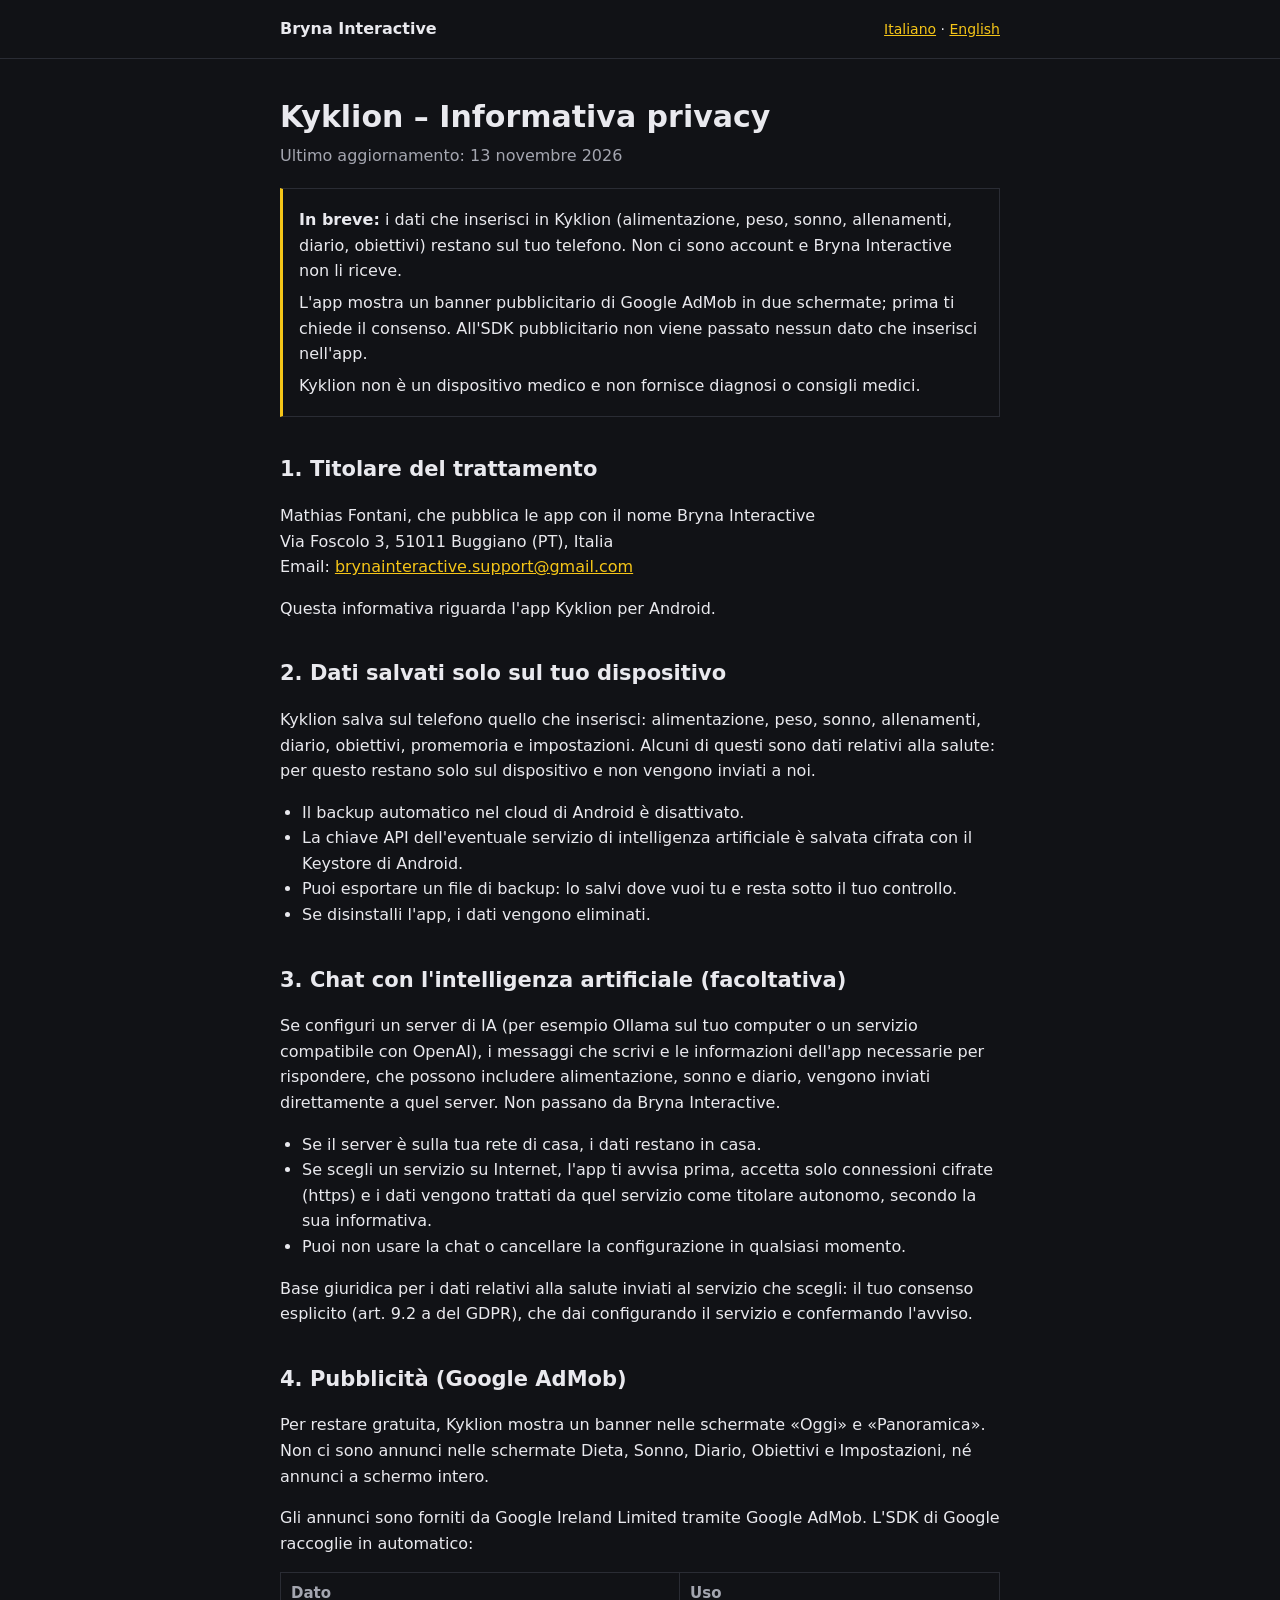
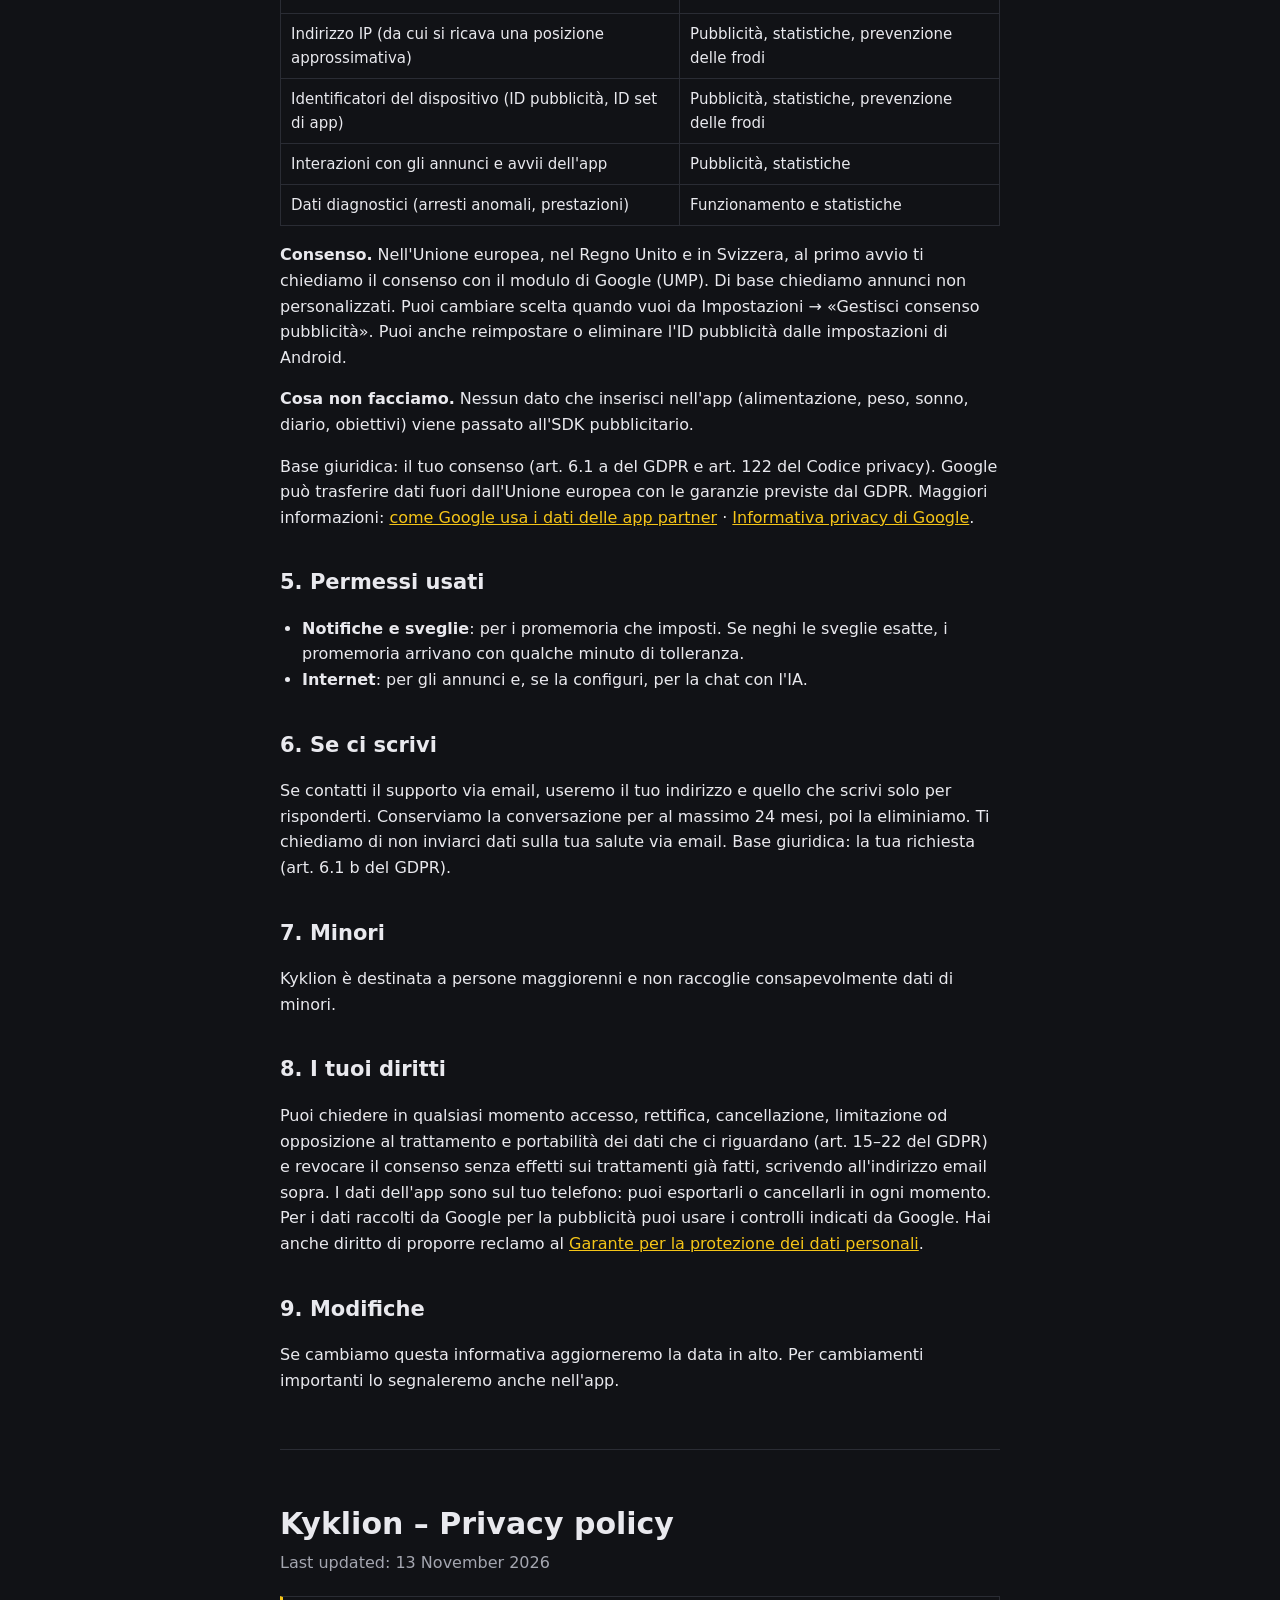
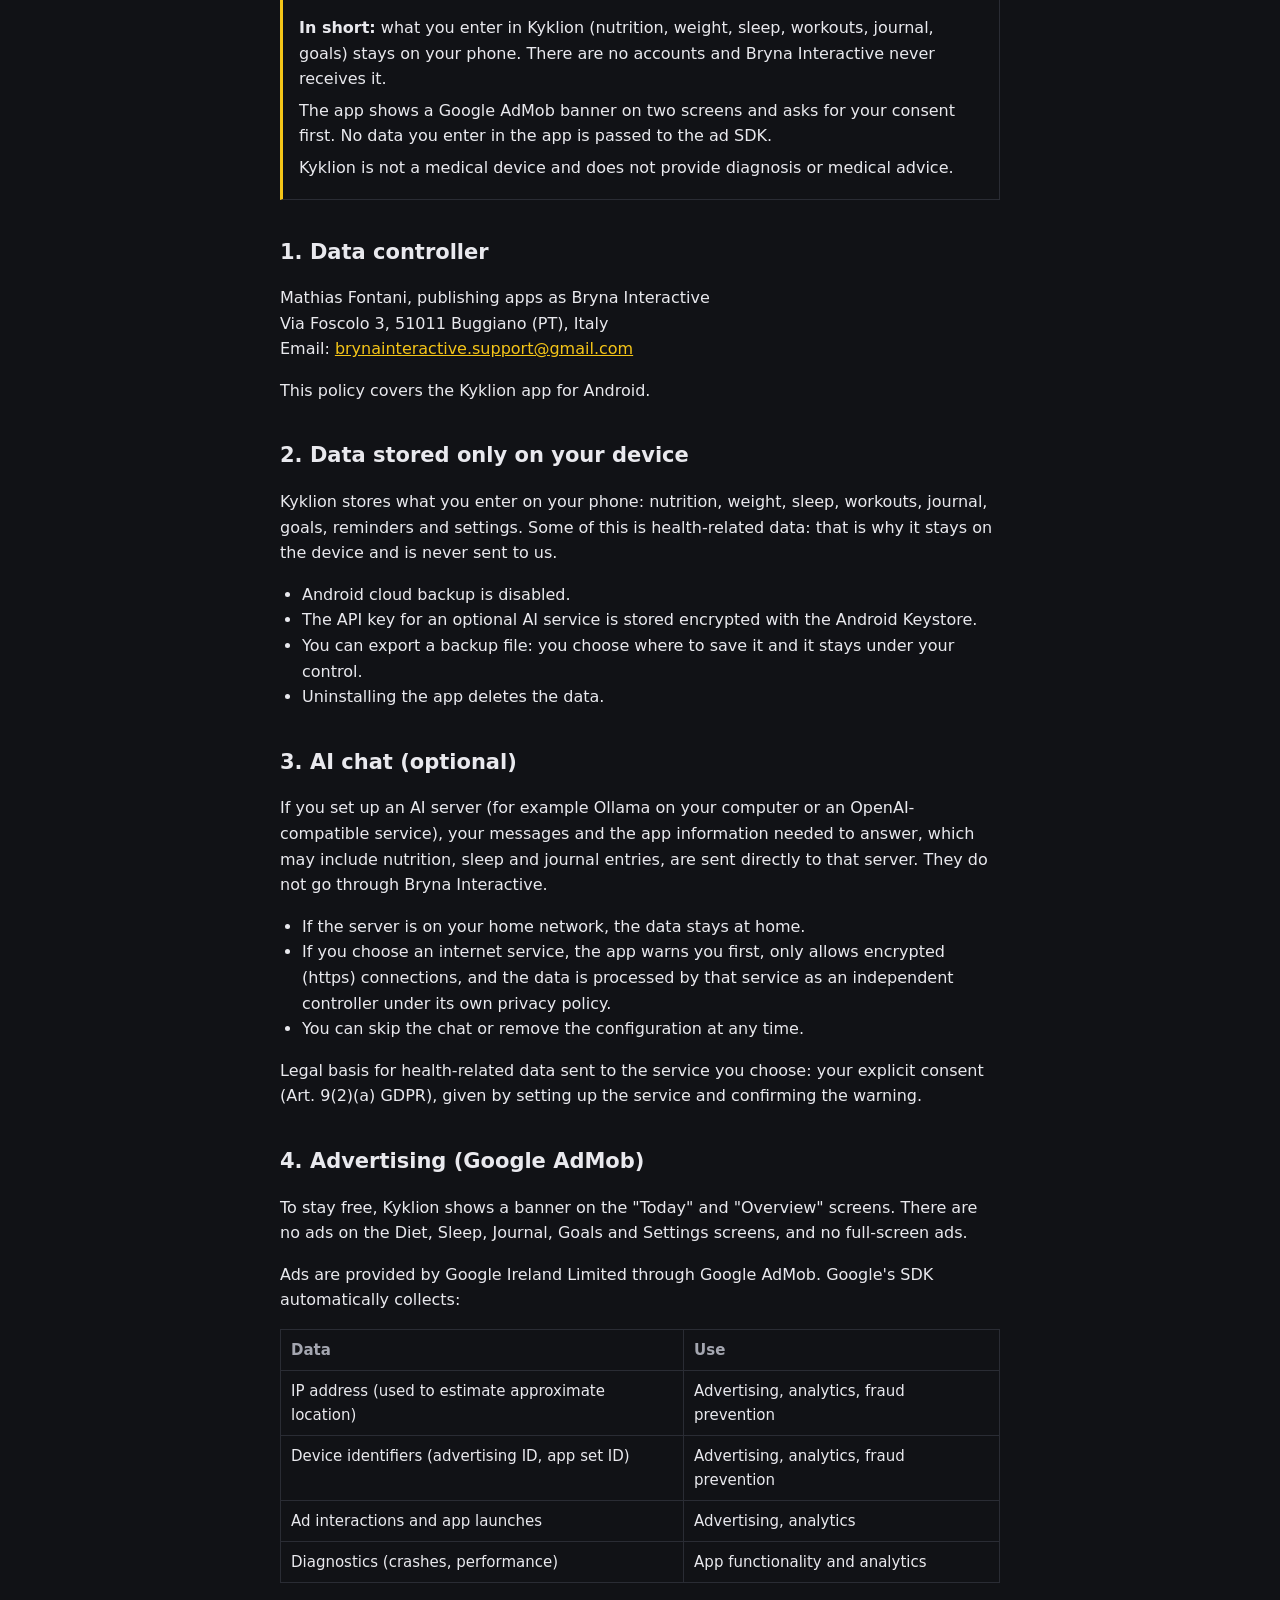
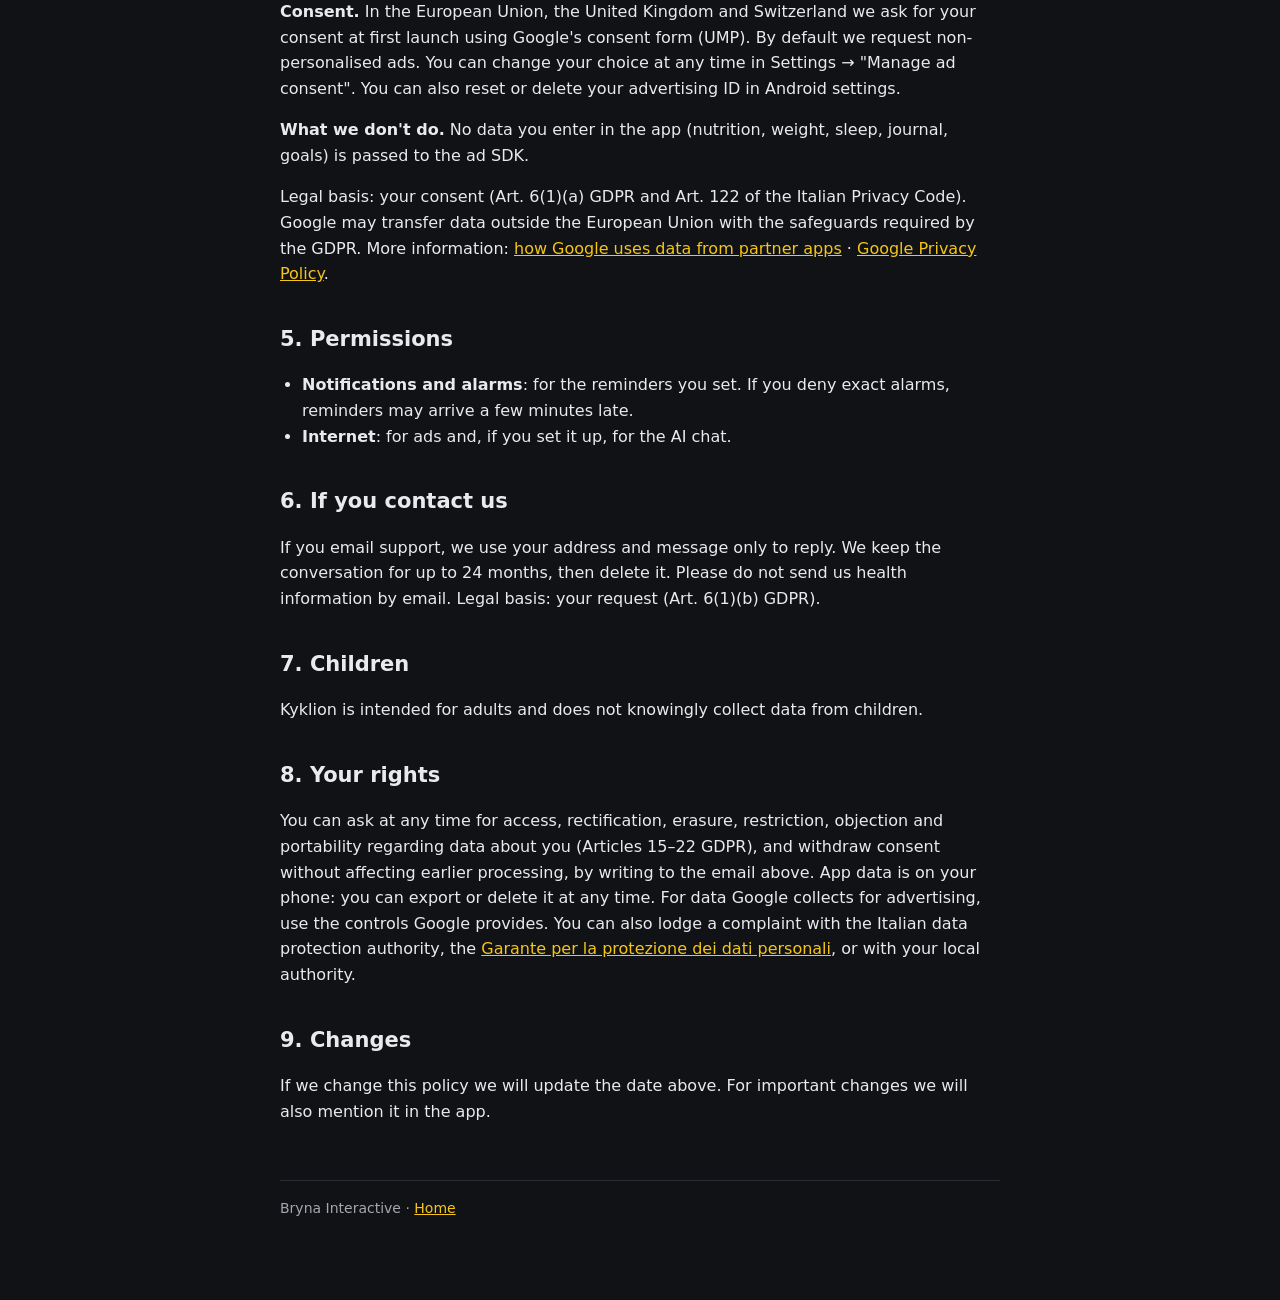
==== kyklion/privacy.html @ 02cf7be1 "Add files via upload" ====
<!DOCTYPE html>
<html lang="it">
<head>
<meta charset="utf-8">
<meta name="viewport" content="width=device-width, initial-scale=1">
<title>Kyklion – Informativa privacy</title>
<link rel="stylesheet" href="../style.css">
</head>
<body>
<header class="sito"><div>
  <a class="marchio" href="../">Bryna Interactive</a>
  <nav class="lingue"><a href="#it">Italiano</a> · <a href="#en">English</a></nav>
</div></header>
<main>

<article id="it" lang="it">
<h1>Kyklion – Informativa privacy</h1>
<p class="data">Ultimo aggiornamento: 13 novembre 2026</p>

<div class="riquadro">
  <p><strong>In breve:</strong> i dati che inserisci in Kyklion (alimentazione, peso, sonno, allenamenti, diario, obiettivi) restano sul tuo telefono. Non ci sono account e Bryna Interactive non li riceve.</p>
  <p>L'app mostra un banner pubblicitario di Google AdMob in due schermate; prima ti chiede il consenso. All'SDK pubblicitario non viene passato nessun dato che inserisci nell'app.</p>
  <p>Kyklion non è un dispositivo medico e non fornisce diagnosi o consigli medici.</p>
</div>

<h2>1. Titolare del trattamento</h2>
<p>Mathias Fontani, che pubblica le app con il nome Bryna Interactive<br>
Via Foscolo 3, 51011 Buggiano (PT), Italia<br>
Email: <a href="mailto:brynainteractive.support@gmail.com">brynainteractive.support@gmail.com</a></p>
<p>Questa informativa riguarda l'app Kyklion per Android.</p>

<h2>2. Dati salvati solo sul tuo dispositivo</h2>
<p>Kyklion salva sul telefono quello che inserisci: alimentazione, peso, sonno, allenamenti, diario, obiettivi, promemoria e impostazioni. Alcuni di questi sono dati relativi alla salute: per questo restano solo sul dispositivo e non vengono inviati a noi.</p>
<ul>
  <li>Il backup automatico nel cloud di Android è disattivato.</li>
  <li>La chiave API dell'eventuale servizio di intelligenza artificiale è salvata cifrata con il Keystore di Android.</li>
  <li>Puoi esportare un file di backup: lo salvi dove vuoi tu e resta sotto il tuo controllo.</li>
  <li>Se disinstalli l'app, i dati vengono eliminati.</li>
</ul>

<h2>3. Chat con l'intelligenza artificiale (facoltativa)</h2>
<p>Se configuri un server di IA (per esempio Ollama sul tuo computer o un servizio compatibile con OpenAI), i messaggi che scrivi e le informazioni dell'app necessarie per rispondere, che possono includere alimentazione, sonno e diario, vengono inviati direttamente a quel server. Non passano da Bryna Interactive.</p>
<ul>
  <li>Se il server è sulla tua rete di casa, i dati restano in casa.</li>
  <li>Se scegli un servizio su Internet, l'app ti avvisa prima, accetta solo connessioni cifrate (https) e i dati vengono trattati da quel servizio come titolare autonomo, secondo la sua informativa.</li>
  <li>Puoi non usare la chat o cancellare la configurazione in qualsiasi momento.</li>
</ul>
<p>Base giuridica per i dati relativi alla salute inviati al servizio che scegli: il tuo consenso esplicito (art. 9.2 a del GDPR), che dai configurando il servizio e confermando l'avviso.</p>

<h2>4. Pubblicità (Google AdMob)</h2>
<p>Per restare gratuita, Kyklion mostra un banner nelle schermate «Oggi» e «Panoramica». Non ci sono annunci nelle schermate Dieta, Sonno, Diario, Obiettivi e Impostazioni, né annunci a schermo intero.</p>
<p>Gli annunci sono forniti da Google Ireland Limited tramite Google AdMob. L'SDK di Google raccoglie in automatico:</p>
<table>
  <tr><th>Dato</th><th>Uso</th></tr>
  <tr><td>Indirizzo IP (da cui si ricava una posizione approssimativa)</td><td>Pubblicità, statistiche, prevenzione delle frodi</td></tr>
  <tr><td>Identificatori del dispositivo (ID pubblicità, ID set di app)</td><td>Pubblicità, statistiche, prevenzione delle frodi</td></tr>
  <tr><td>Interazioni con gli annunci e avvii dell'app</td><td>Pubblicità, statistiche</td></tr>
  <tr><td>Dati diagnostici (arresti anomali, prestazioni)</td><td>Funzionamento e statistiche</td></tr>
</table>
<p><strong>Consenso.</strong> Nell'Unione europea, nel Regno Unito e in Svizzera, al primo avvio ti chiediamo il consenso con il modulo di Google (UMP). Di base chiediamo annunci non personalizzati. Puoi cambiare scelta quando vuoi da Impostazioni → «Gestisci consenso pubblicità». Puoi anche reimpostare o eliminare l'ID pubblicità dalle impostazioni di Android.</p>
<p><strong>Cosa non facciamo.</strong> Nessun dato che inserisci nell'app (alimentazione, peso, sonno, diario, obiettivi) viene passato all'SDK pubblicitario.</p>
<p>Base giuridica: il tuo consenso (art. 6.1 a del GDPR e art. 122 del Codice privacy). Google può trasferire dati fuori dall'Unione europea con le garanzie previste dal GDPR. Maggiori informazioni: <a href="https://policies.google.com/technologies/partner-sites">come Google usa i dati delle app partner</a> · <a href="https://policies.google.com/privacy">Informativa privacy di Google</a>.</p>

<h2>5. Permessi usati</h2>
<ul>
  <li><strong>Notifiche e sveglie</strong>: per i promemoria che imposti. Se neghi le sveglie esatte, i promemoria arrivano con qualche minuto di tolleranza.</li>
  <li><strong>Internet</strong>: per gli annunci e, se la configuri, per la chat con l'IA.</li>
</ul>

<h2>6. Se ci scrivi</h2>
<p>Se contatti il supporto via email, useremo il tuo indirizzo e quello che scrivi solo per risponderti. Conserviamo la conversazione per al massimo 24 mesi, poi la eliminiamo. Ti chiediamo di non inviarci dati sulla tua salute via email. Base giuridica: la tua richiesta (art. 6.1 b del GDPR).</p>

<h2>7. Minori</h2>
<p>Kyklion è destinata a persone maggiorenni e non raccoglie consapevolmente dati di minori.</p>

<h2>8. I tuoi diritti</h2>
<p>Puoi chiedere in qualsiasi momento accesso, rettifica, cancellazione, limitazione od opposizione al trattamento e portabilità dei dati che ci riguardano (art. 15–22 del GDPR) e revocare il consenso senza effetti sui trattamenti già fatti, scrivendo all'indirizzo email sopra. I dati dell'app sono sul tuo telefono: puoi esportarli o cancellarli in ogni momento. Per i dati raccolti da Google per la pubblicità puoi usare i controlli indicati da Google. Hai anche diritto di proporre reclamo al <a href="https://www.garanteprivacy.it">Garante per la protezione dei dati personali</a>.</p>

<h2>9. Modifiche</h2>
<p>Se cambiamo questa informativa aggiorneremo la data in alto. Per cambiamenti importanti lo segnaleremo anche nell'app.</p>
</article>

<hr>

<article id="en" lang="en">
<h1>Kyklion – Privacy policy</h1>
<p class="data">Last updated: 13 November 2026</p>

<div class="riquadro">
  <p><strong>In short:</strong> what you enter in Kyklion (nutrition, weight, sleep, workouts, journal, goals) stays on your phone. There are no accounts and Bryna Interactive never receives it.</p>
  <p>The app shows a Google AdMob banner on two screens and asks for your consent first. No data you enter in the app is passed to the ad SDK.</p>
  <p>Kyklion is not a medical device and does not provide diagnosis or medical advice.</p>
</div>

<h2>1. Data controller</h2>
<p>Mathias Fontani, publishing apps as Bryna Interactive<br>
Via Foscolo 3, 51011 Buggiano (PT), Italy<br>
Email: <a href="mailto:brynainteractive.support@gmail.com">brynainteractive.support@gmail.com</a></p>
<p>This policy covers the Kyklion app for Android.</p>

<h2>2. Data stored only on your device</h2>
<p>Kyklion stores what you enter on your phone: nutrition, weight, sleep, workouts, journal, goals, reminders and settings. Some of this is health-related data: that is why it stays on the device and is never sent to us.</p>
<ul>
  <li>Android cloud backup is disabled.</li>
  <li>The API key for an optional AI service is stored encrypted with the Android Keystore.</li>
  <li>You can export a backup file: you choose where to save it and it stays under your control.</li>
  <li>Uninstalling the app deletes the data.</li>
</ul>

<h2>3. AI chat (optional)</h2>
<p>If you set up an AI server (for example Ollama on your computer or an OpenAI-compatible service), your messages and the app information needed to answer, which may include nutrition, sleep and journal entries, are sent directly to that server. They do not go through Bryna Interactive.</p>
<ul>
  <li>If the server is on your home network, the data stays at home.</li>
  <li>If you choose an internet service, the app warns you first, only allows encrypted (https) connections, and the data is processed by that service as an independent controller under its own privacy policy.</li>
  <li>You can skip the chat or remove the configuration at any time.</li>
</ul>
<p>Legal basis for health-related data sent to the service you choose: your explicit consent (Art. 9(2)(a) GDPR), given by setting up the service and confirming the warning.</p>

<h2>4. Advertising (Google AdMob)</h2>
<p>To stay free, Kyklion shows a banner on the "Today" and "Overview" screens. There are no ads on the Diet, Sleep, Journal, Goals and Settings screens, and no full-screen ads.</p>
<p>Ads are provided by Google Ireland Limited through Google AdMob. Google's SDK automatically collects:</p>
<table>
  <tr><th>Data</th><th>Use</th></tr>
  <tr><td>IP address (used to estimate approximate location)</td><td>Advertising, analytics, fraud prevention</td></tr>
  <tr><td>Device identifiers (advertising ID, app set ID)</td><td>Advertising, analytics, fraud prevention</td></tr>
  <tr><td>Ad interactions and app launches</td><td>Advertising, analytics</td></tr>
  <tr><td>Diagnostics (crashes, performance)</td><td>App functionality and analytics</td></tr>
</table>
<p><strong>Consent.</strong> In the European Union, the United Kingdom and Switzerland we ask for your consent at first launch using Google's consent form (UMP). By default we request non-personalised ads. You can change your choice at any time in Settings → "Manage ad consent". You can also reset or delete your advertising ID in Android settings.</p>
<p><strong>What we don't do.</strong> No data you enter in the app (nutrition, weight, sleep, journal, goals) is passed to the ad SDK.</p>
<p>Legal basis: your consent (Art. 6(1)(a) GDPR and Art. 122 of the Italian Privacy Code). Google may transfer data outside the European Union with the safeguards required by the GDPR. More information: <a href="https://policies.google.com/technologies/partner-sites">how Google uses data from partner apps</a> · <a href="https://policies.google.com/privacy">Google Privacy Policy</a>.</p>

<h2>5. Permissions</h2>
<ul>
  <li><strong>Notifications and alarms</strong>: for the reminders you set. If you deny exact alarms, reminders may arrive a few minutes late.</li>
  <li><strong>Internet</strong>: for ads and, if you set it up, for the AI chat.</li>
</ul>

<h2>6. If you contact us</h2>
<p>If you email support, we use your address and message only to reply. We keep the conversation for up to 24 months, then delete it. Please do not send us health information by email. Legal basis: your request (Art. 6(1)(b) GDPR).</p>

<h2>7. Children</h2>
<p>Kyklion is intended for adults and does not knowingly collect data from children.</p>

<h2>8. Your rights</h2>
<p>You can ask at any time for access, rectification, erasure, restriction, objection and portability regarding data about you (Articles 15–22 GDPR), and withdraw consent without affecting earlier processing, by writing to the email above. App data is on your phone: you can export or delete it at any time. For data Google collects for advertising, use the controls Google provides. You can also lodge a complaint with the Italian data protection authority, the <a href="https://www.garanteprivacy.it">Garante per la protezione dei dati personali</a>, or with your local authority.</p>

<h2>9. Changes</h2>
<p>If we change this policy we will update the date above. For important changes we will also mention it in the app.</p>
</article>

<footer>Bryna Interactive · <a href="../">Home</a></footer>
</main>
</body>
</html>
---- style.css ----
:root {
  --sfondo: #111216;
  --testo: #e9e9ee;
  --tenue: #a4a6b0;
  --accento: #f5c518;
  --linea: #2a2c34;
}
* { box-sizing: border-box; }
html { -webkit-text-size-adjust: 100%; }
body {
  margin: 0;
  background: var(--sfondo);
  color: var(--testo);
  font: 16px/1.6 system-ui, -apple-system, "Segoe UI", Roboto, sans-serif;
}
main { max-width: 760px; margin: 0 auto; padding: 40px 20px 80px; }
header.sito { border-bottom: 1px solid var(--linea); }
header.sito div { max-width: 760px; margin: 0 auto; padding: 16px 20px; display: flex; gap: 16px; align-items: baseline; flex-wrap: wrap; }
header.sito a.marchio { color: var(--testo); font-weight: 700; text-decoration: none; }
nav.lingue { margin-left: auto; font-size: 14px; }
a { color: var(--accento); }
h1 { font-size: 30px; line-height: 1.2; margin: 0 0 8px; }
h2 { font-size: 21px; margin: 36px 0 8px; }
h3 { font-size: 17px; margin: 24px 0 6px; }
p.data { color: var(--tenue); margin-top: 0; }
.riquadro { border: 1px solid var(--linea); border-left: 3px solid var(--accento); padding: 12px 16px; margin: 20px 0; }
.riquadro p { margin: 6px 0; }
ul { padding-left: 22px; }
table { border-collapse: collapse; width: 100%; margin: 12px 0; font-size: 15px; }
th, td { border: 1px solid var(--linea); padding: 8px 10px; text-align: left; vertical-align: top; }
th { color: var(--tenue); font-weight: 600; }
hr { border: 0; border-top: 1px solid var(--linea); margin: 56px 0; }
footer { color: var(--tenue); font-size: 14px; border-top: 1px solid var(--linea); padding-top: 16px; margin-top: 56px; }
.app { border: 1px solid var(--linea); padding: 16px 18px; margin: 16px 0; }
.app h2 { margin-top: 0; }
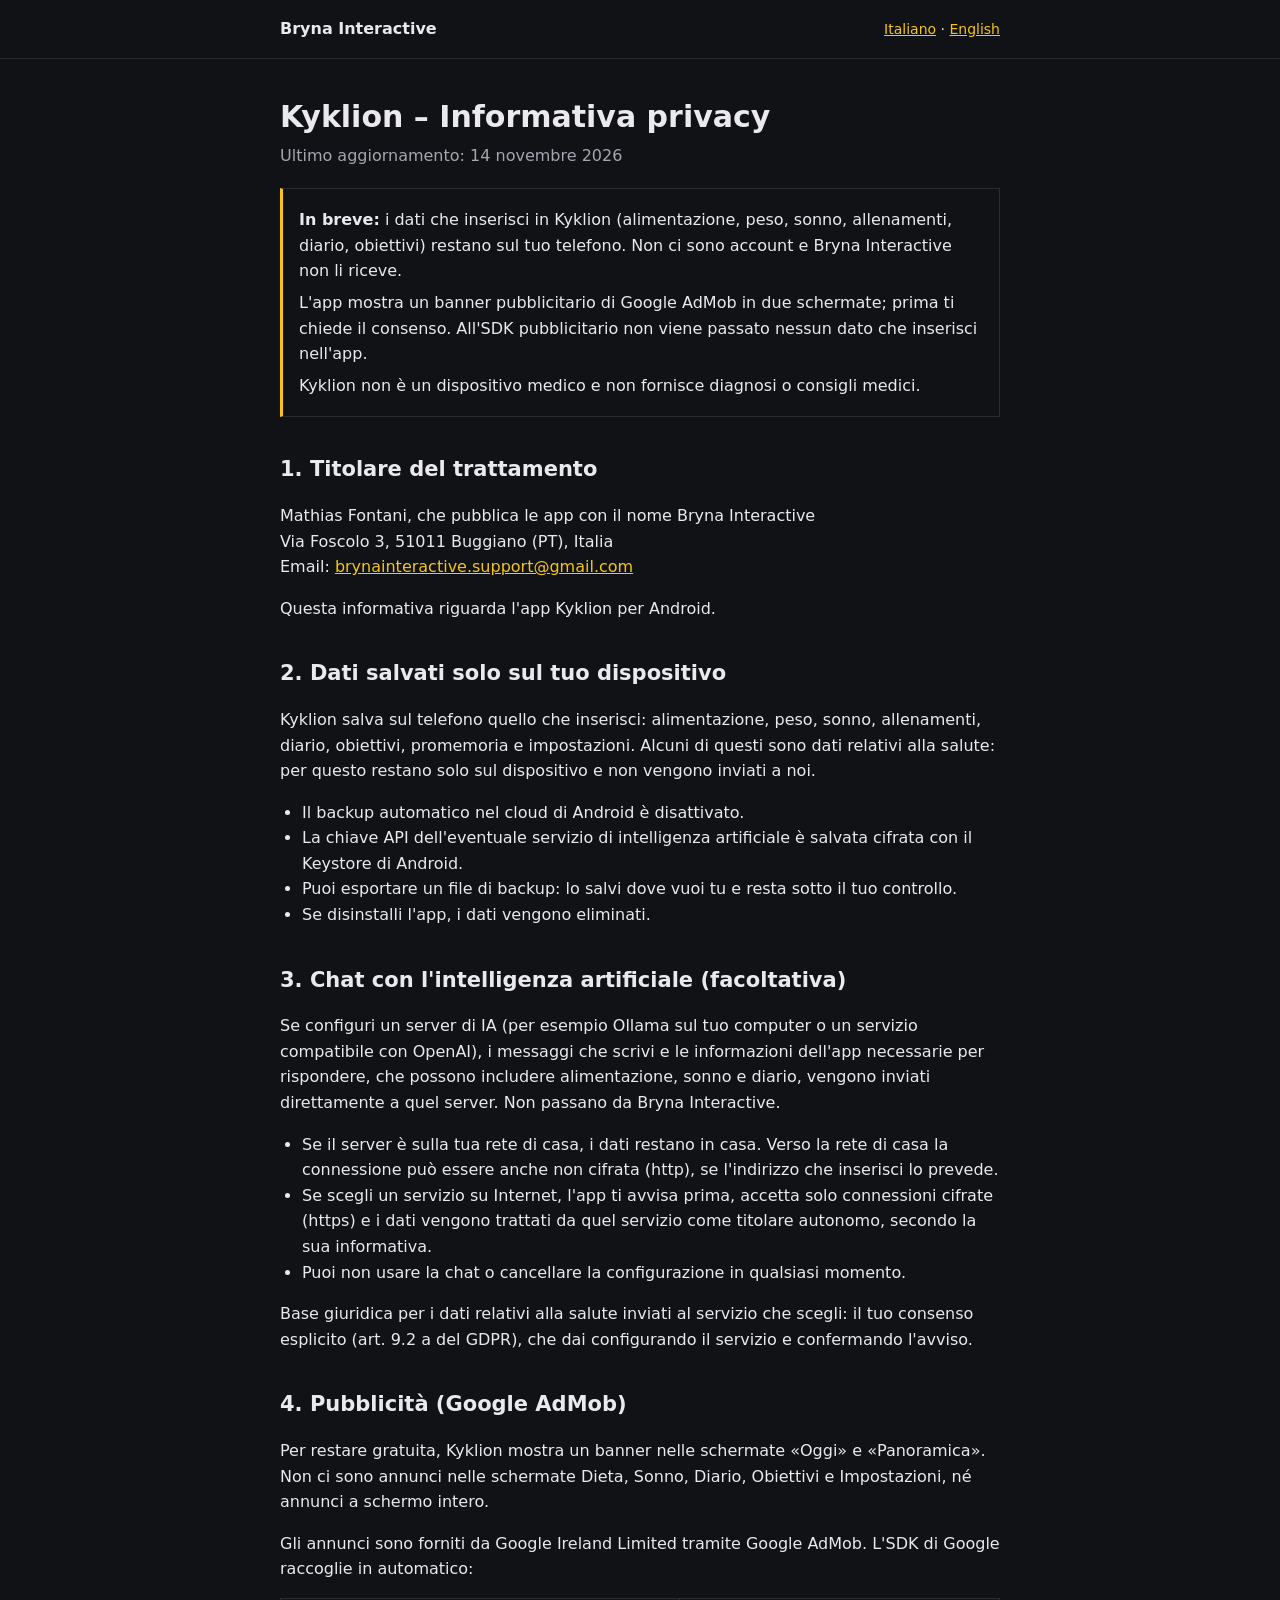
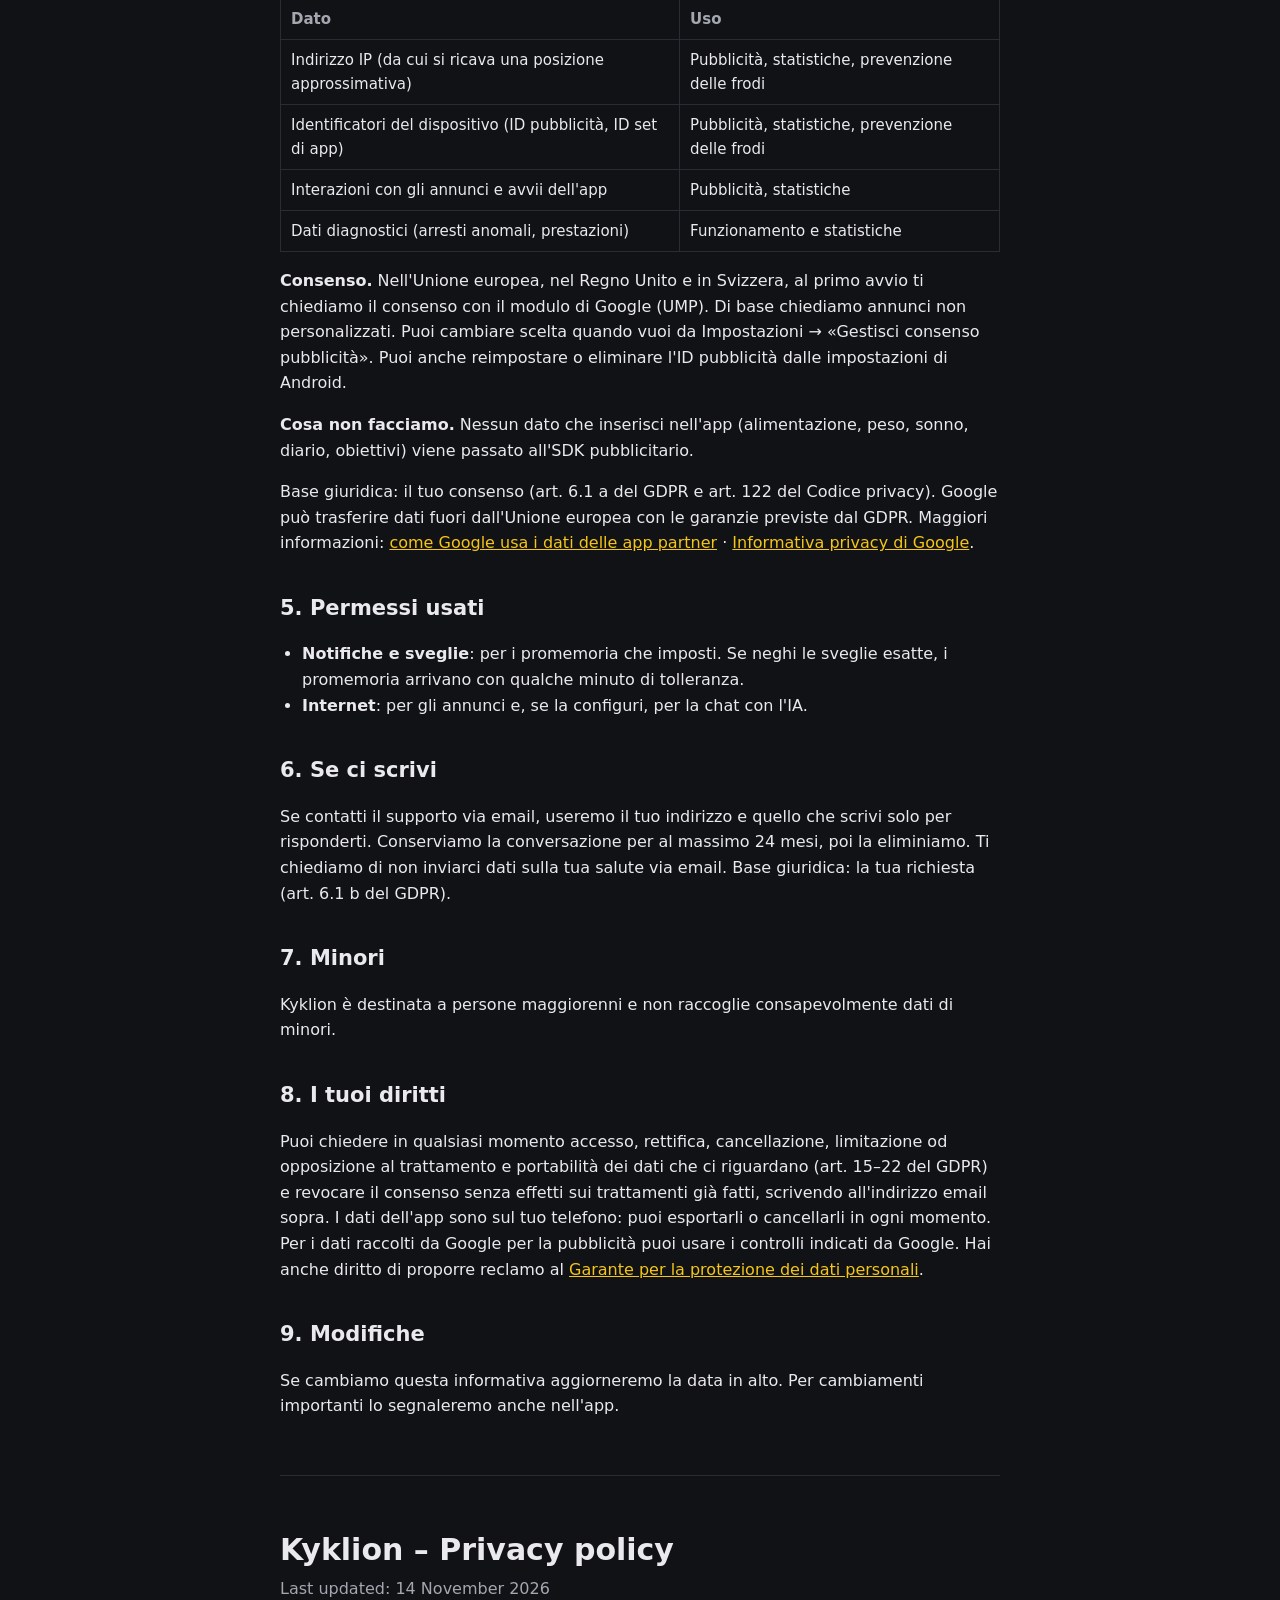
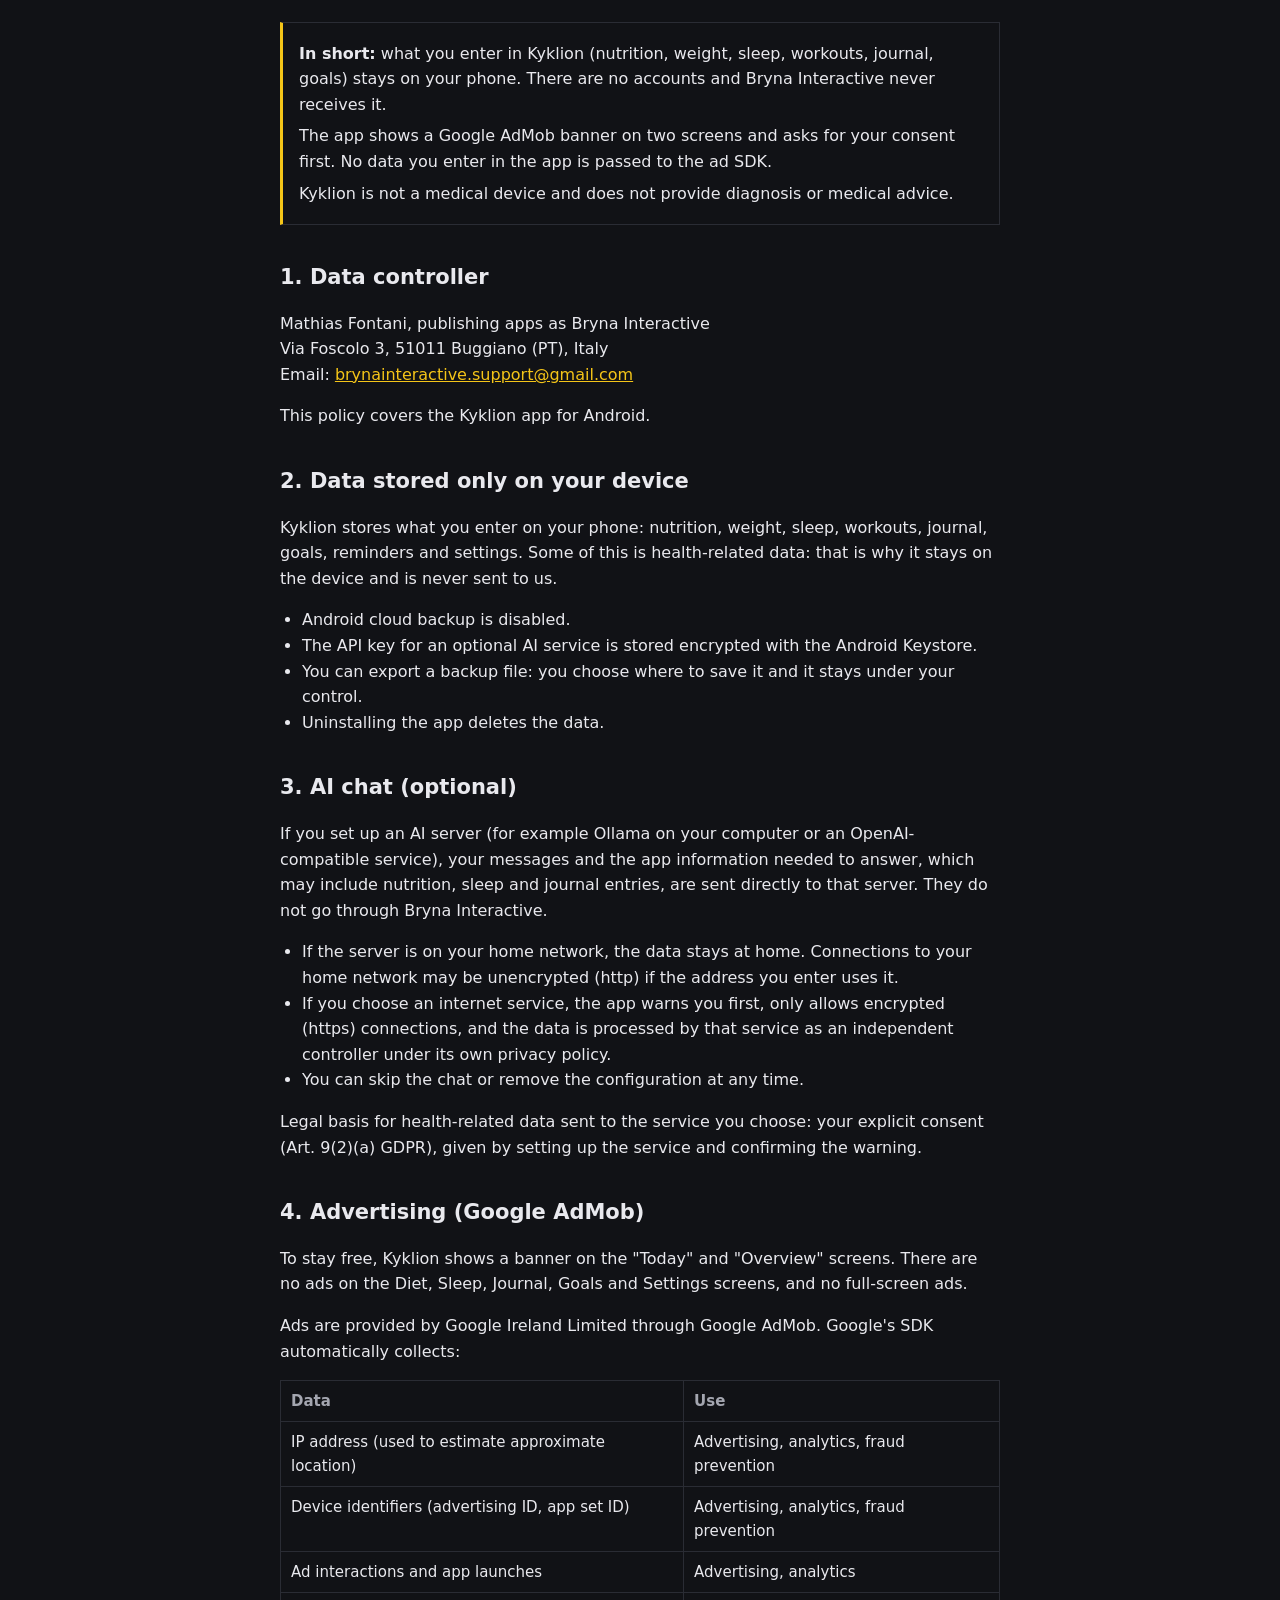
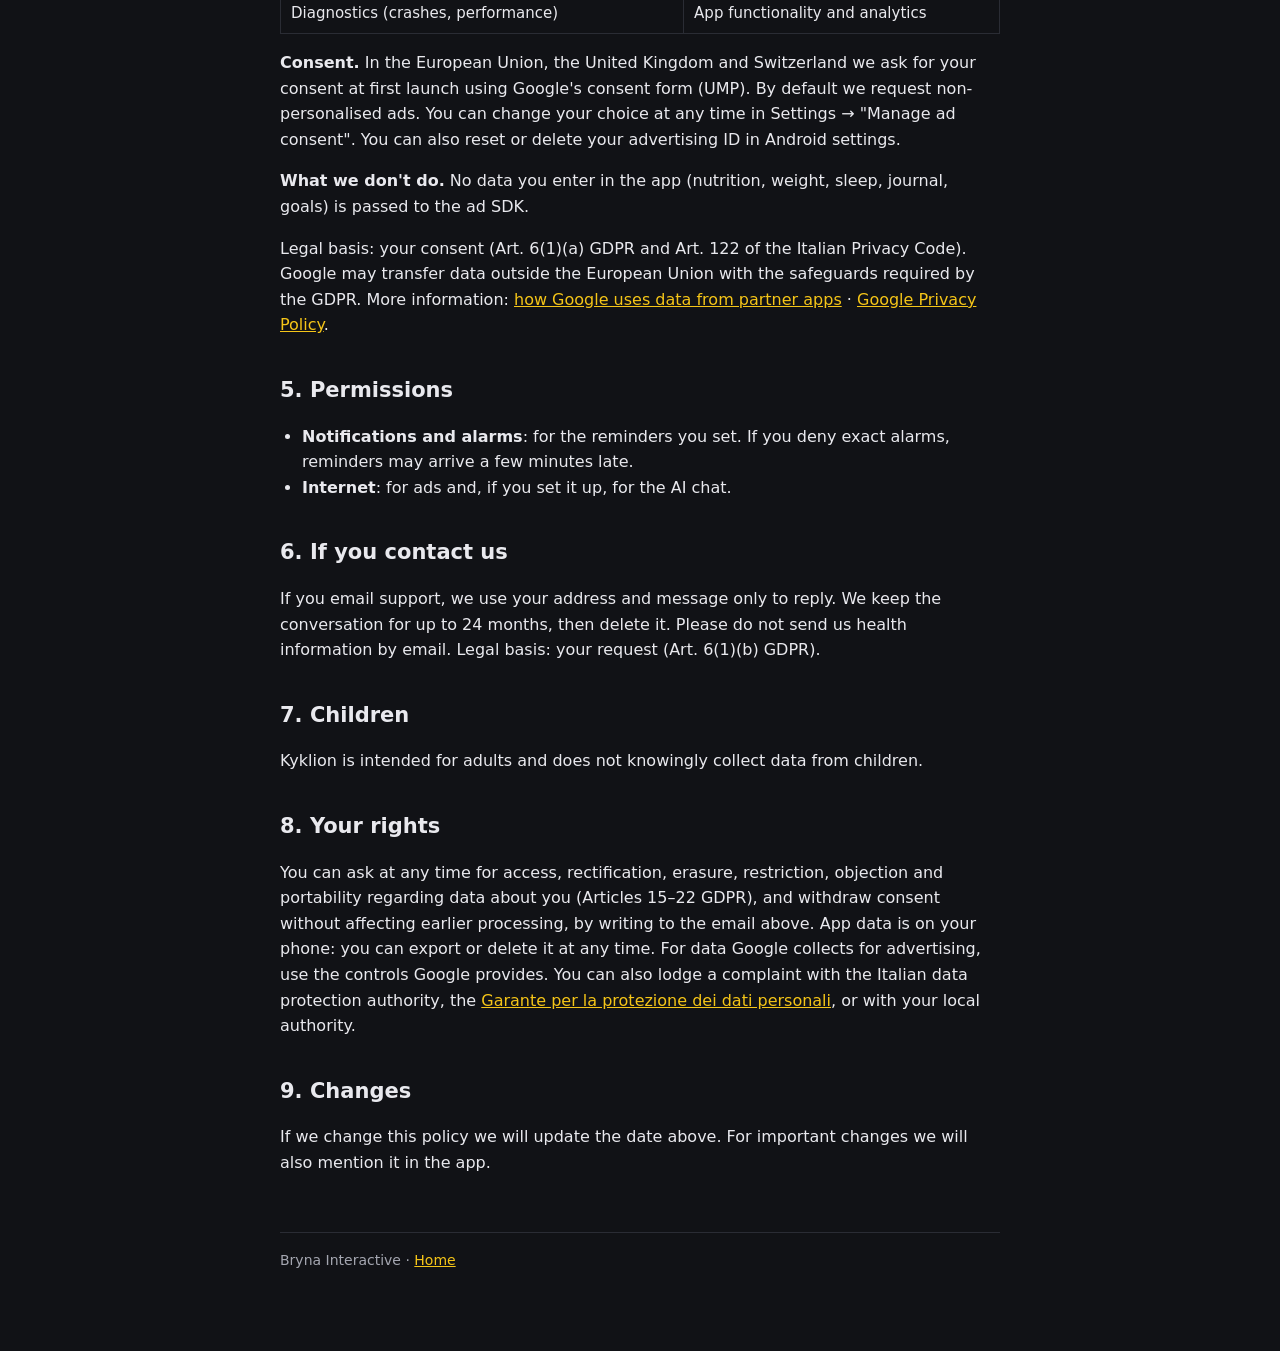
==== commit ec8c5627: "Update privacy.htmlKyklion privacy: http possibile verso la rete di casa" ====
--- a/kyklion/privacy.html
+++ b/kyklion/privacy.html
@@ -15,7 +15,7 @@
 
 <article id="it" lang="it">
 <h1>Kyklion – Informativa privacy</h1>
-<p class="data">Ultimo aggiornamento: 13 novembre 2026</p>
+<p class="data">Ultimo aggiornamento: 14 novembre 2026</p>
 
 <div class="riquadro">
   <p><strong>In breve:</strong> i dati che inserisci in Kyklion (alimentazione, peso, sonno, allenamenti, diario, obiettivi) restano sul tuo telefono. Non ci sono account e Bryna Interactive non li riceve.</p>
@@ -41,7 +41,7 @@
 <h2>3. Chat con l'intelligenza artificiale (facoltativa)</h2>
 <p>Se configuri un server di IA (per esempio Ollama sul tuo computer o un servizio compatibile con OpenAI), i messaggi che scrivi e le informazioni dell'app necessarie per rispondere, che possono includere alimentazione, sonno e diario, vengono inviati direttamente a quel server. Non passano da Bryna Interactive.</p>
 <ul>
-  <li>Se il server è sulla tua rete di casa, i dati restano in casa.</li>
+  <li>Se il server è sulla tua rete di casa, i dati restano in casa. Verso la rete di casa la connessione può essere anche non cifrata (http), se l'indirizzo che inserisci lo prevede.</li>
   <li>Se scegli un servizio su Internet, l'app ti avvisa prima, accetta solo connessioni cifrate (https) e i dati vengono trattati da quel servizio come titolare autonomo, secondo la sua informativa.</li>
   <li>Puoi non usare la chat o cancellare la configurazione in qualsiasi momento.</li>
 </ul>
@@ -84,7 +84,7 @@
 
 <article id="en" lang="en">
 <h1>Kyklion – Privacy policy</h1>
-<p class="data">Last updated: 13 November 2026</p>
+<p class="data">Last updated: 14 November 2026</p>
 
 <div class="riquadro">
   <p><strong>In short:</strong> what you enter in Kyklion (nutrition, weight, sleep, workouts, journal, goals) stays on your phone. There are no accounts and Bryna Interactive never receives it.</p>
@@ -110,7 +110,7 @@
 <h2>3. AI chat (optional)</h2>
 <p>If you set up an AI server (for example Ollama on your computer or an OpenAI-compatible service), your messages and the app information needed to answer, which may include nutrition, sleep and journal entries, are sent directly to that server. They do not go through Bryna Interactive.</p>
 <ul>
-  <li>If the server is on your home network, the data stays at home.</li>
+  <li>If the server is on your home network, the data stays at home. Connections to your home network may be unencrypted (http) if the address you enter uses it.</li>
   <li>If you choose an internet service, the app warns you first, only allows encrypted (https) connections, and the data is processed by that service as an independent controller under its own privacy policy.</li>
   <li>You can skip the chat or remove the configuration at any time.</li>
 </ul>
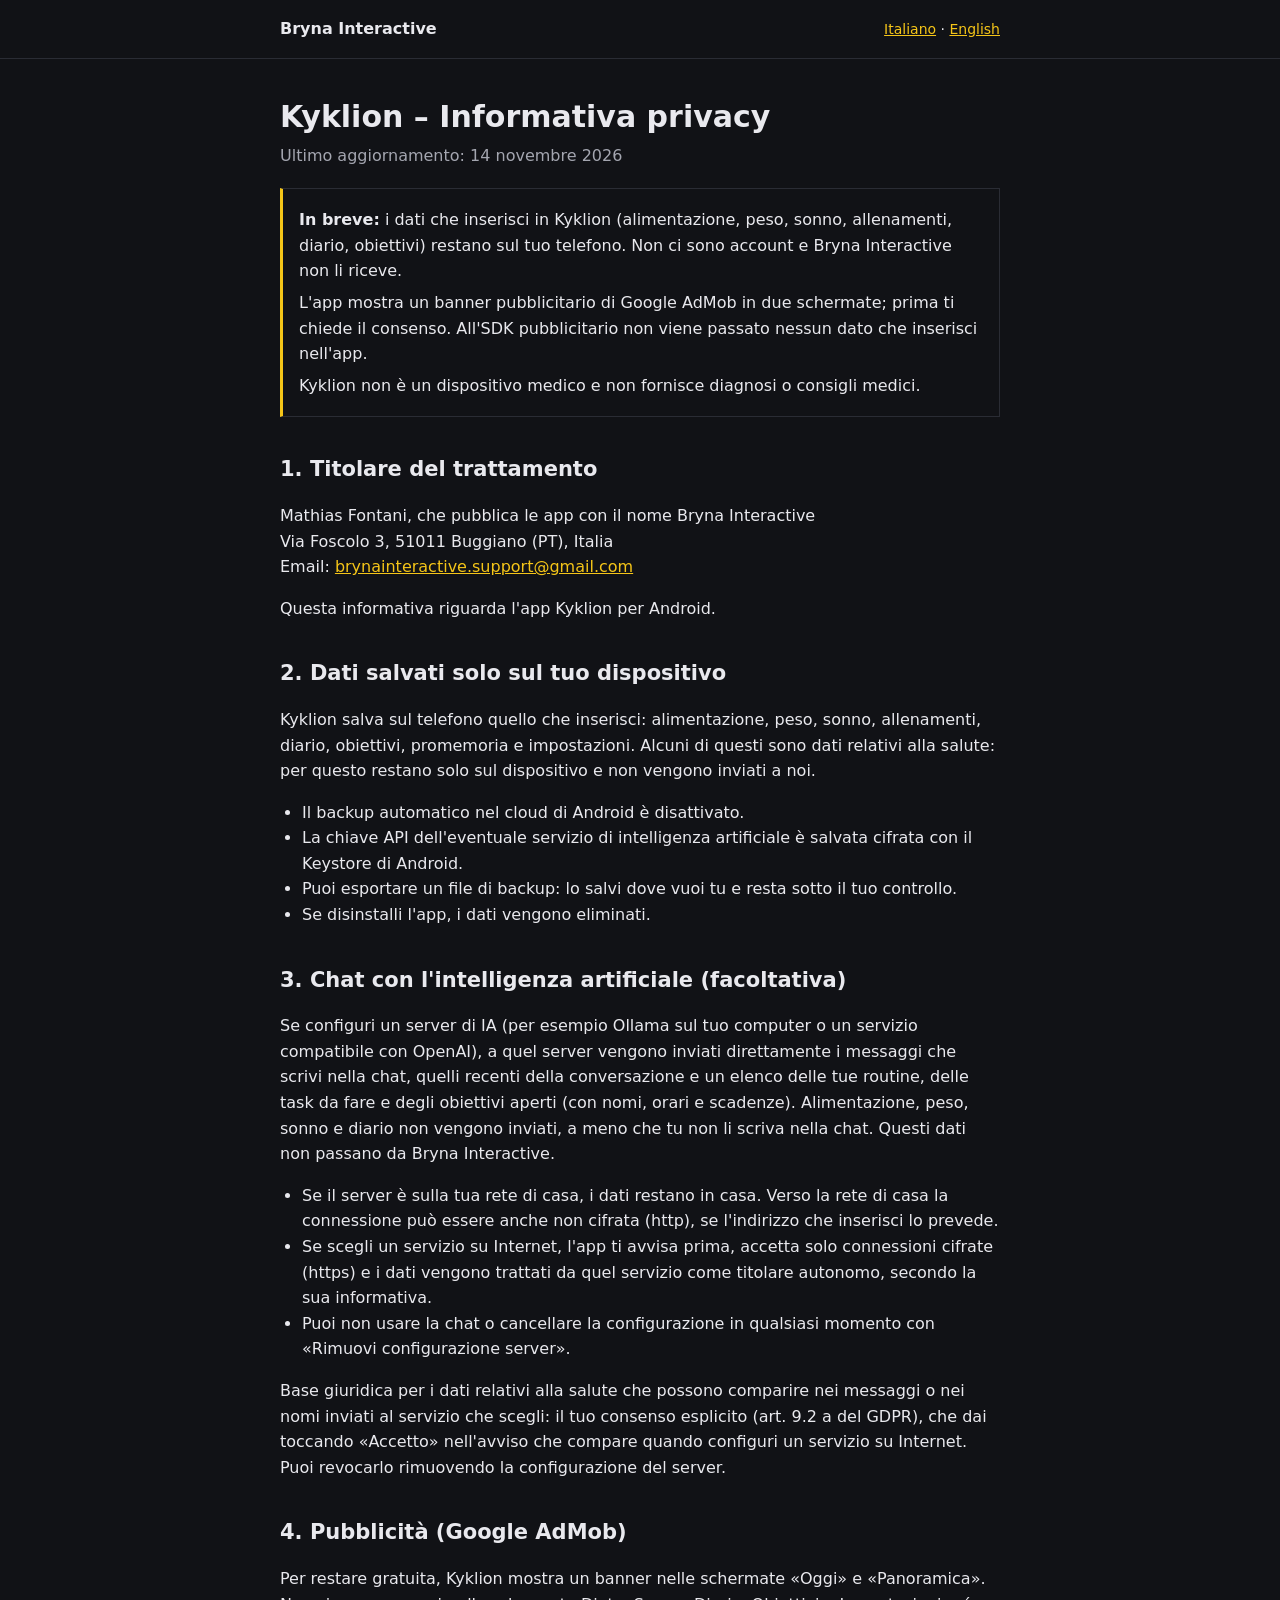
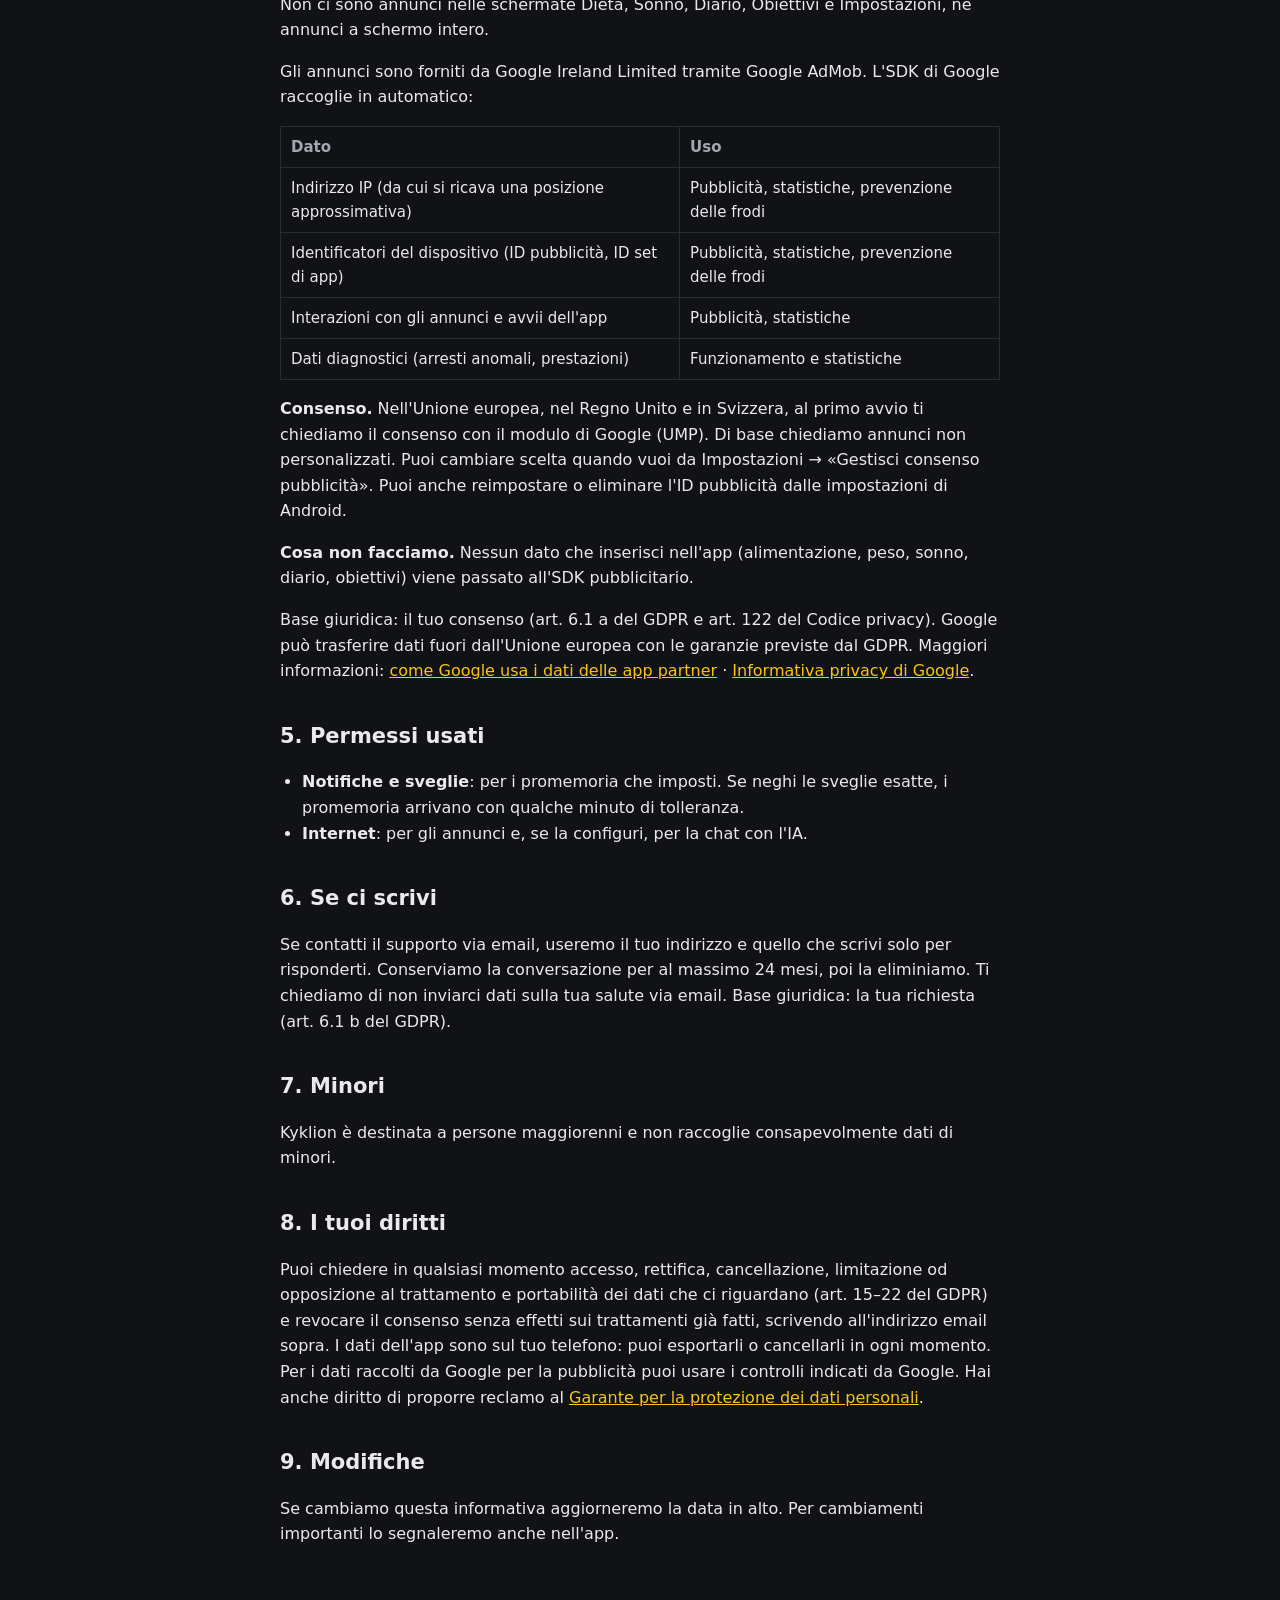
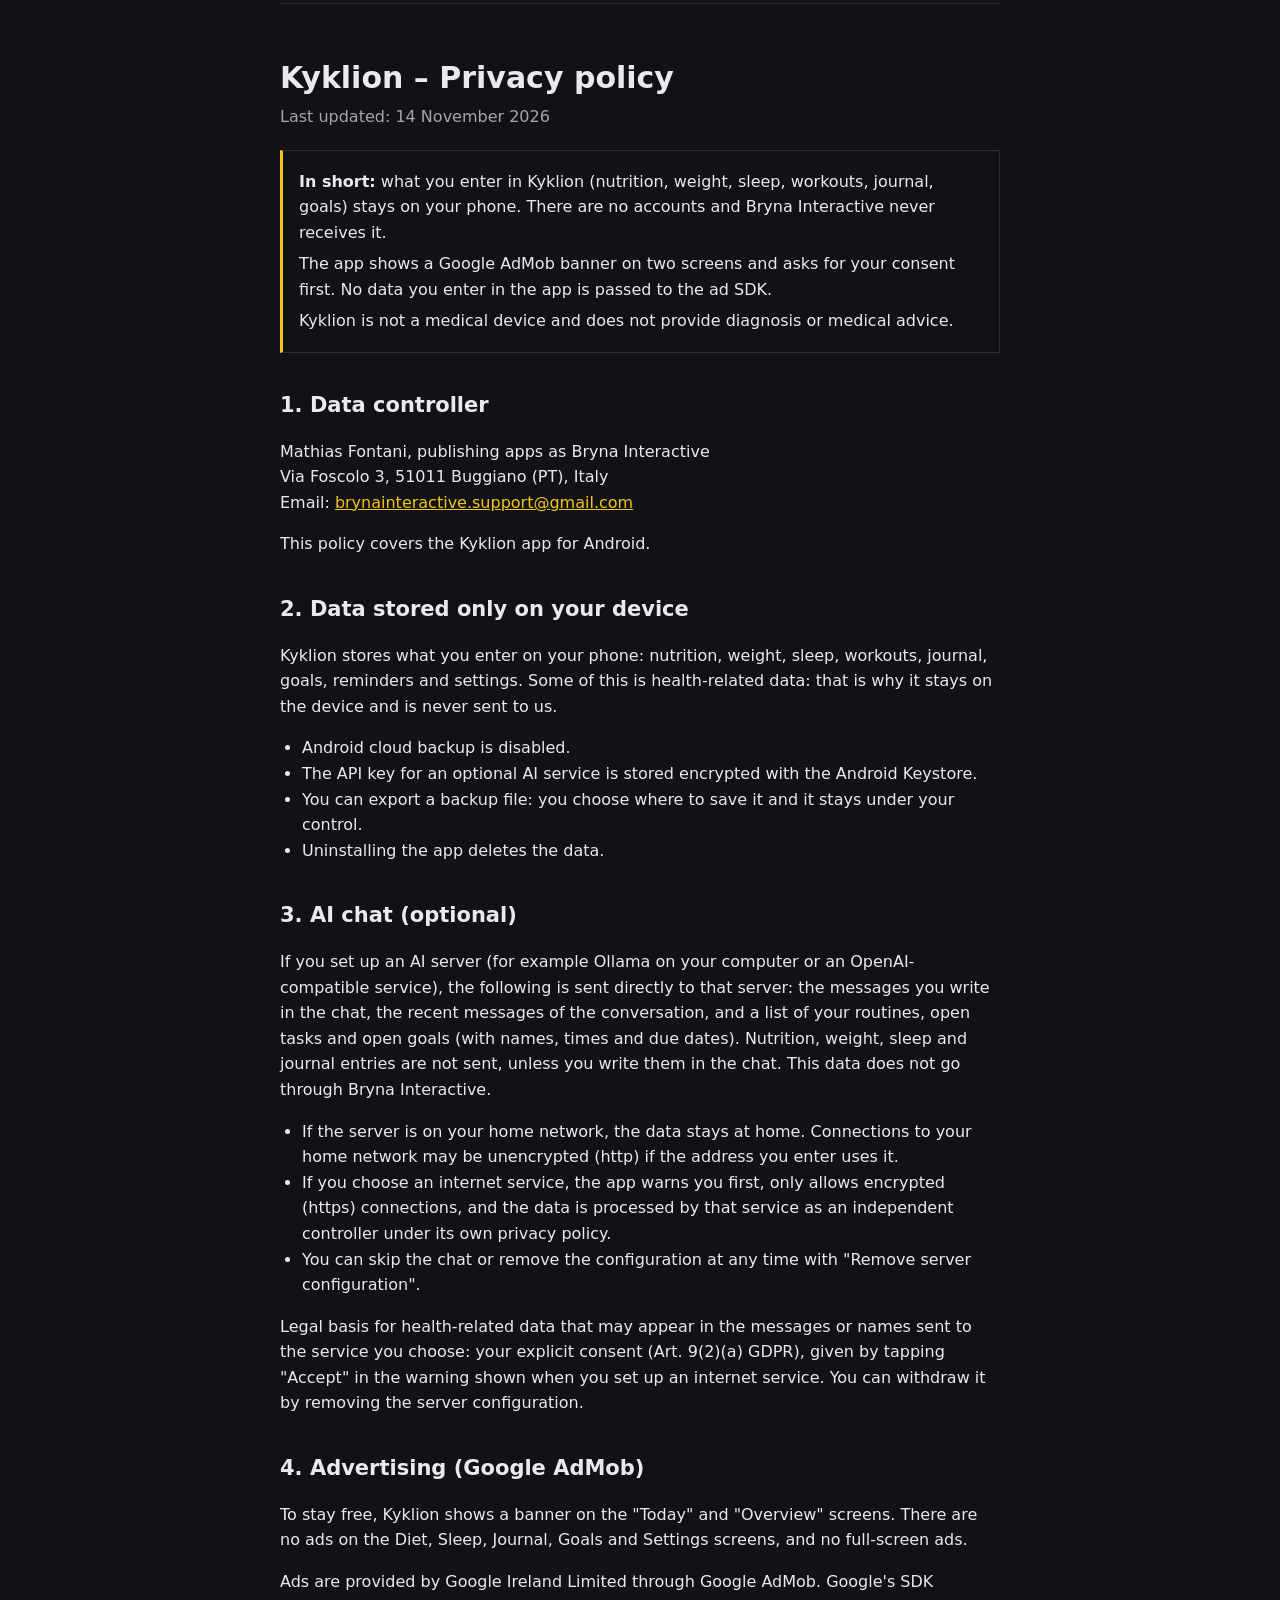
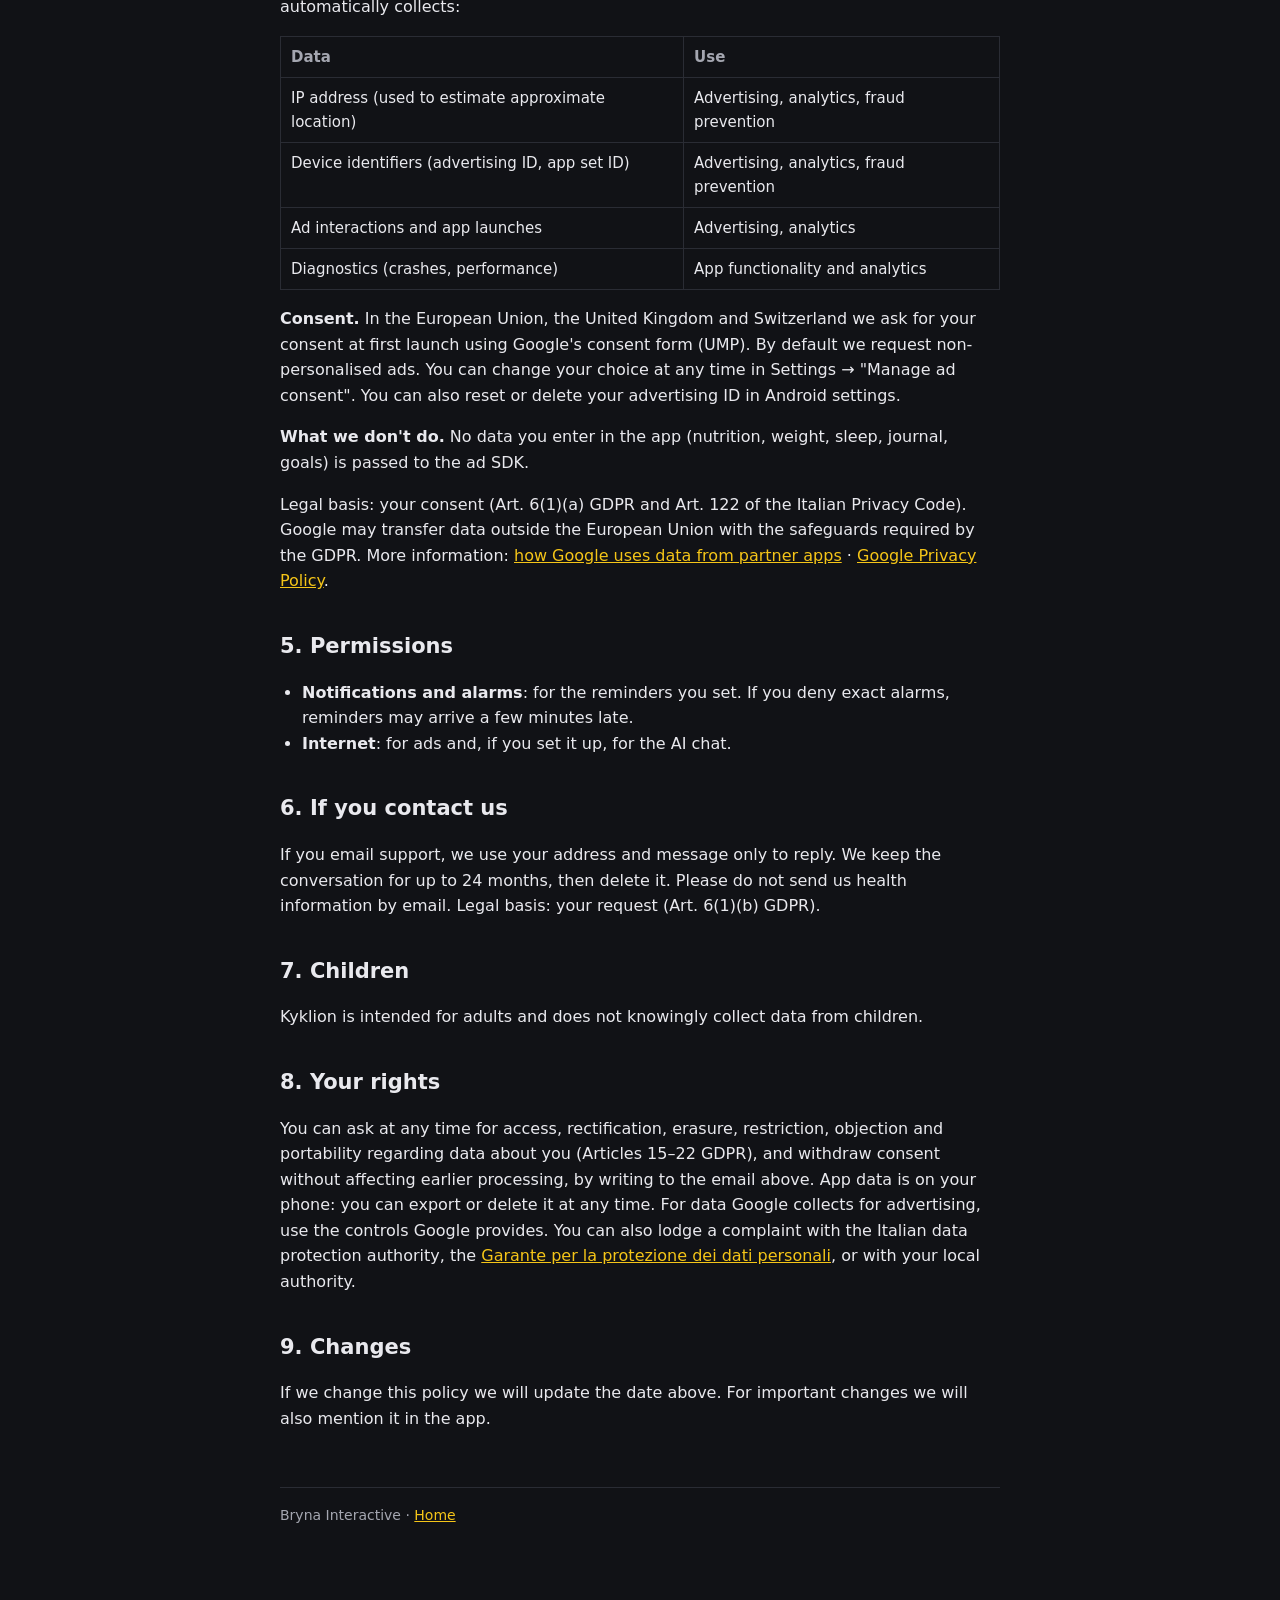
==== commit 9e7c4944: "Kyklion privacy: dati inviati alla chat IA e consenso" ====
--- a/kyklion/privacy.html
+++ b/kyklion/privacy.html
@@ -39,13 +39,13 @@
 </ul>
 
 <h2>3. Chat con l'intelligenza artificiale (facoltativa)</h2>
-<p>Se configuri un server di IA (per esempio Ollama sul tuo computer o un servizio compatibile con OpenAI), i messaggi che scrivi e le informazioni dell'app necessarie per rispondere, che possono includere alimentazione, sonno e diario, vengono inviati direttamente a quel server. Non passano da Bryna Interactive.</p>
+<p>Se configuri un server di IA (per esempio Ollama sul tuo computer o un servizio compatibile con OpenAI), a quel server vengono inviati direttamente i messaggi che scrivi nella chat, quelli recenti della conversazione e un elenco delle tue routine, delle task da fare e degli obiettivi aperti (con nomi, orari e scadenze). Alimentazione, peso, sonno e diario non vengono inviati, a meno che tu non li scriva nella chat. Questi dati non passano da Bryna Interactive.</p>
 <ul>
   <li>Se il server è sulla tua rete di casa, i dati restano in casa. Verso la rete di casa la connessione può essere anche non cifrata (http), se l'indirizzo che inserisci lo prevede.</li>
   <li>Se scegli un servizio su Internet, l'app ti avvisa prima, accetta solo connessioni cifrate (https) e i dati vengono trattati da quel servizio come titolare autonomo, secondo la sua informativa.</li>
-  <li>Puoi non usare la chat o cancellare la configurazione in qualsiasi momento.</li>
+  <li>Puoi non usare la chat o cancellare la configurazione in qualsiasi momento con «Rimuovi configurazione server».</li>
 </ul>
-<p>Base giuridica per i dati relativi alla salute inviati al servizio che scegli: il tuo consenso esplicito (art. 9.2 a del GDPR), che dai configurando il servizio e confermando l'avviso.</p>
+<p>Base giuridica per i dati relativi alla salute che possono comparire nei messaggi o nei nomi inviati al servizio che scegli: il tuo consenso esplicito (art. 9.2 a del GDPR), che dai toccando «Accetto» nell'avviso che compare quando configuri un servizio su Internet. Puoi revocarlo rimuovendo la configurazione del server.</p>
 
 <h2>4. Pubblicità (Google AdMob)</h2>
 <p>Per restare gratuita, Kyklion mostra un banner nelle schermate «Oggi» e «Panoramica». Non ci sono annunci nelle schermate Dieta, Sonno, Diario, Obiettivi e Impostazioni, né annunci a schermo intero.</p>
@@ -108,13 +108,13 @@
 </ul>
 
 <h2>3. AI chat (optional)</h2>
-<p>If you set up an AI server (for example Ollama on your computer or an OpenAI-compatible service), your messages and the app information needed to answer, which may include nutrition, sleep and journal entries, are sent directly to that server. They do not go through Bryna Interactive.</p>
+<p>If you set up an AI server (for example Ollama on your computer or an OpenAI-compatible service), the following is sent directly to that server: the messages you write in the chat, the recent messages of the conversation, and a list of your routines, open tasks and open goals (with names, times and due dates). Nutrition, weight, sleep and journal entries are not sent, unless you write them in the chat. This data does not go through Bryna Interactive.</p>
 <ul>
   <li>If the server is on your home network, the data stays at home. Connections to your home network may be unencrypted (http) if the address you enter uses it.</li>
   <li>If you choose an internet service, the app warns you first, only allows encrypted (https) connections, and the data is processed by that service as an independent controller under its own privacy policy.</li>
-  <li>You can skip the chat or remove the configuration at any time.</li>
+  <li>You can skip the chat or remove the configuration at any time with "Remove server configuration".</li>
 </ul>
-<p>Legal basis for health-related data sent to the service you choose: your explicit consent (Art. 9(2)(a) GDPR), given by setting up the service and confirming the warning.</p>
+<p>Legal basis for health-related data that may appear in the messages or names sent to the service you choose: your explicit consent (Art. 9(2)(a) GDPR), given by tapping "Accept" in the warning shown when you set up an internet service. You can withdraw it by removing the server configuration.</p>
 
 <h2>4. Advertising (Google AdMob)</h2>
 <p>To stay free, Kyklion shows a banner on the "Today" and "Overview" screens. There are no ads on the Diet, Sleep, Journal, Goals and Settings screens, and no full-screen ads.</p>
